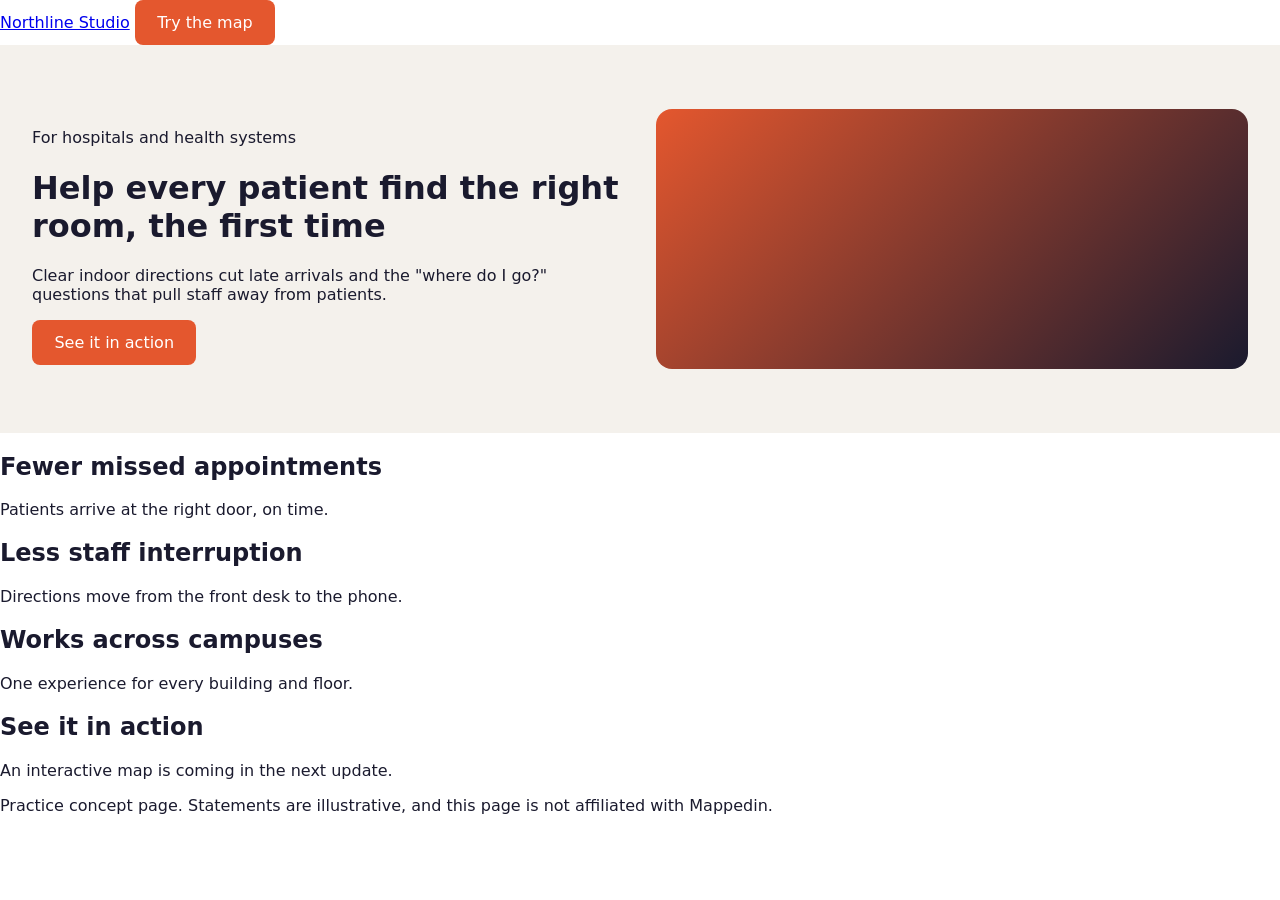
==== hospitals.html @ bd862ac2 "Create hospitals.html" ====
<!DOCTYPE html>
<html lang="en">
<head>
  <meta charset="utf-8">
  <meta name="viewport" content="width=device-width, initial-scale=1">
  <title>Hospital wayfinding | Northline Studio concept</title>
  <meta name="description" content="Concept page: help patients and visitors find their way across a hospital campus, built as a practice project.">
  <link rel="stylesheet" href="style.css">
</head>
<body>
  <nav class="nav">
    <a href="/">Northline Studio</a>
    <a class="cta" href="#demo">Try the map</a>
  </nav>
  <header class="hero">
    <div class="hero-text">
      <p class="eyebrow">For hospitals and health systems</p>
      <h1>Help every patient find the right room, the first time</h1>
      <p>Clear indoor directions cut late arrivals and the "where do I go?" questions that pull staff away from patients.</p>
      <a class="cta" href="#demo">See it in action</a>
    </div>
    <div class="hero-visual" aria-hidden="true"></div>
  </header>
  <main>
    <section class="proof">
      <article><h2>Fewer missed appointments</h2><p>Patients arrive at the right door, on time.</p></article>
      <article><h2>Less staff interruption</h2><p>Directions move from the front desk to the phone.</p></article>
      <article><h2>Works across campuses</h2><p>One experience for every building and floor.</p></article>
    </section>
    <section id="demo" class="demo">
      <h2>See it in action</h2>
      <p>An interactive map is coming in the next update.</p>
    </section>
  </main>
  <footer class="foot">
    <p>Practice concept page. Statements are illustrative, and this page is not affiliated with Mappedin.</p>
  </footer>
</body>
</html>
---- style.css ----
:root { --ink: #1a1a2e; --accent: #e4572e; --soft: #f4f1ec; }
body { margin: 0; font-family: system-ui, sans-serif; color: var(--ink); }
.hero { display: grid; grid-template-columns: 1fr 1fr; gap: 2rem;
        align-items: center; padding: 4rem 2rem; background: var(--soft); }
.hero-visual { min-height: 260px; border-radius: 16px;
               background: linear-gradient(135deg, var(--accent), var(--ink)); }
.cta { display: inline-block; padding: .8rem 1.4rem; border-radius: 8px;
       background: var(--accent); color: #fff; text-decoration: none; }
.features { display: grid; grid-template-columns: repeat(3, 1fr);
            gap: 1.5rem; padding: 3rem 2rem; }
@media (max-width: 768px) {
  .hero, .features { grid-template-columns: 1fr; }
}
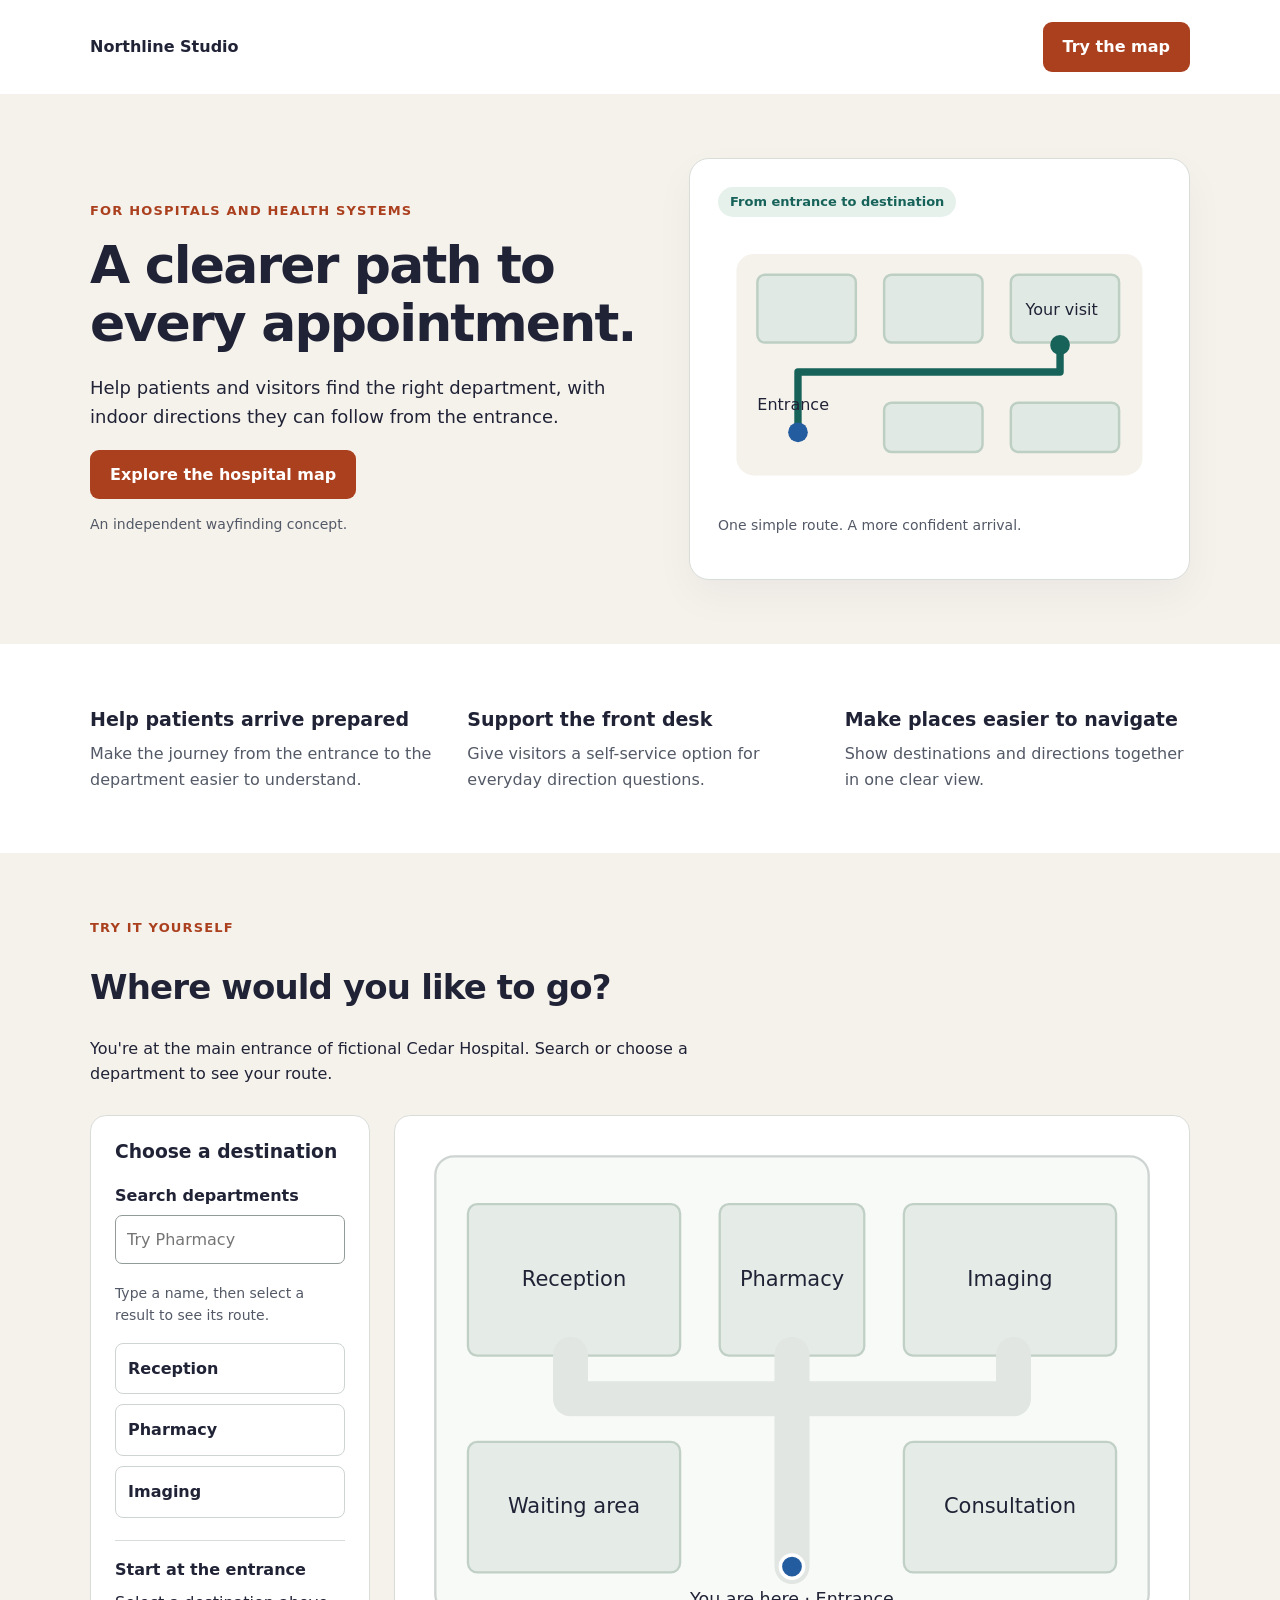
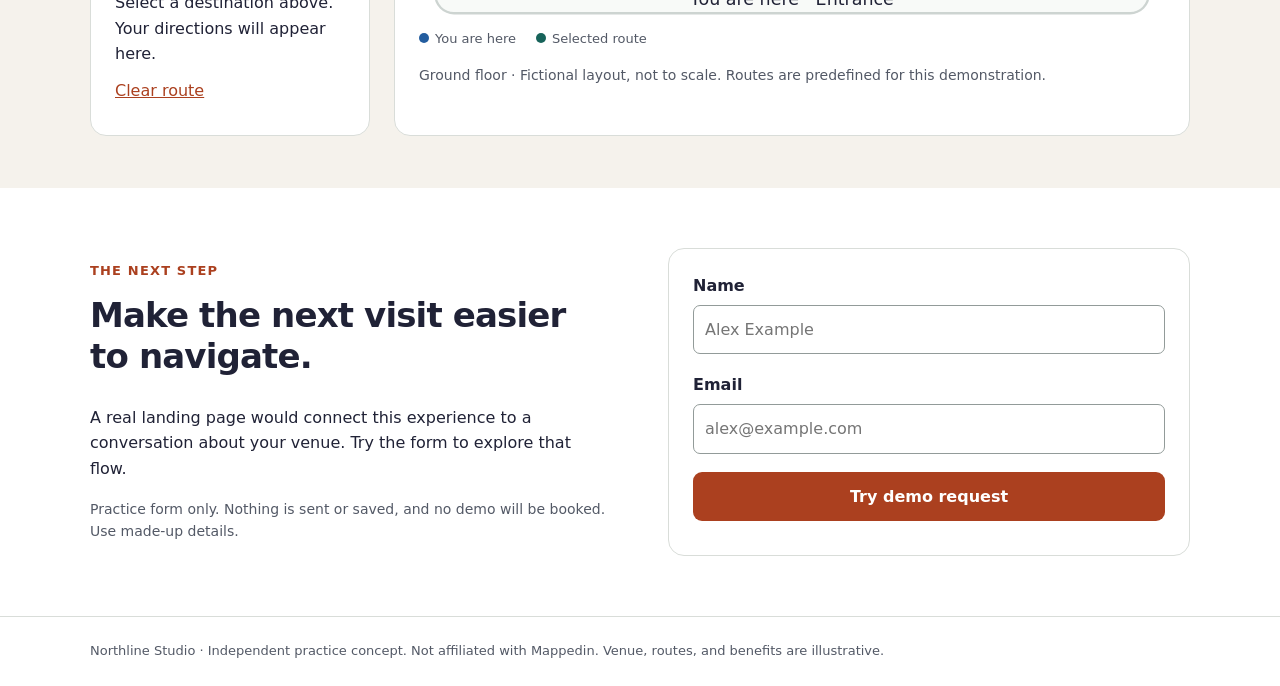
==== commit 54641cd1: "Update hospitals.html" ====
--- a/hospitals.html
+++ b/hospitals.html
@@ -4,36 +4,144 @@
   <meta charset="utf-8">
   <meta name="viewport" content="width=device-width, initial-scale=1">
   <title>Hospital wayfinding | Northline Studio concept</title>
-  <meta name="description" content="Concept page: help patients and visitors find their way across a hospital campus, built as a practice project.">
-  <link rel="stylesheet" href="style.css">
+  <meta name="description" content="Explore a fictional hospital wayfinding concept with an interactive floor plan and a practice demo request form.">
+  <style>
+    :root{--ink:#202236;--accent:#ab401f;--soft:#f5f2ec;--line:#d9ddd9;--green:#17635a}
+    *{box-sizing:border-box}html{scroll-behavior:smooth}body{margin:0;color:var(--ink);background:#fff;font:16px/1.6 system-ui,sans-serif}a{color:var(--accent)}button,input{font:inherit}button{cursor:pointer}a,button,input{touch-action:manipulation}a:focus-visible,button:focus-visible,input:focus-visible{outline:3px solid #126aaf;outline-offset:4px}.wrap{width:min(1100px,100% - 40px);margin:auto}.nav{display:flex;align-items:center;justify-content:space-between;gap:16px;padding-block:22px}.brand{font-weight:750;text-decoration:none;color:var(--ink)}.cta{display:inline-block;border:0;border-radius:9px;background:var(--accent);color:white;padding:12px 20px;text-decoration:none;font-weight:650}.cta:hover{background:#873219}.hero{background:var(--soft);padding:64px 0}.hero-grid{display:grid;grid-template-columns:1.1fr 1fr;gap:48px;align-items:center}.eyebrow{color:var(--accent);font-size:13px;font-weight:750;letter-spacing:.09em;text-transform:uppercase}h1{font-size:clamp(32px,4.5vw,52px);line-height:1.12;letter-spacing:-.035em;margin:14px 0 22px}h2{font-size:clamp(24px,3vw,34px);line-height:1.2;letter-spacing:-.025em}h3{line-height:1.3}.lead{font-size:18px}.hero-card{padding:28px;border-radius:20px;background:#fff;border:1px solid var(--line);box-shadow:0 16px 40px #2022360b}.hero-card svg{width:100%;height:auto;display:block}.caption,.note{font-size:14px;color:#535966}.tag{display:inline-block;border-radius:20px;background:#e7f1ec;color:var(--green);padding:5px 12px;font-size:13px;font-weight:650}.benefits{display:grid;grid-template-columns:repeat(3,1fr);gap:32px;padding-block:44px}.benefits h2{font-size:19px;line-height:1.3;letter-spacing:normal;margin-top:1em;margin-bottom:10px}.benefits p{margin-top:0;color:#535966}.demo-section{padding:52px 0;background:var(--soft);scroll-margin-top:20px}.intro{max-width:660px}.demo-grid{display:grid;grid-template-columns:280px 1fr;gap:24px;margin-top:28px}.panel,.map-card{background:white;border:1px solid var(--line);border-radius:16px;padding:24px}.panel h3{margin-top:0}.destinations{display:grid;gap:10px}.destination{border:1px solid #cdd4d1;border-radius:8px;padding:12px;text-align:left;color:var(--ink);background:white;font-weight:650}.destination:hover{background:#f0f5f2}.destination[aria-pressed="true"]{border-color:var(--green);background:var(--green);color:white}.directions{margin-top:22px;padding-top:16px;border-top:1px solid var(--line);min-height:130px}.directions p{margin:8px 0}.reset{background:none;border:0;text-decoration:underline;color:var(--accent);padding:8px 0}.map-card svg{display:block;width:100%;height:auto}.legend{display:flex;flex-wrap:wrap;gap:20px;font-size:13px;color:#535966}.dot{display:inline-block;width:10px;height:10px;border-radius:50%;background:var(--green);margin-right:6px}.dot.start{background:#235d9f}.request{padding-block:60px;display:grid;grid-template-columns:1fr 1fr;gap:56px}.request h2{margin-top:10px}form{border:1px solid var(--line);border-radius:16px;padding:24px}label{display:block;font-weight:650;margin-bottom:6px}input{width:100%;padding:11px;border:1px solid #929b99;border-radius:7px;margin-bottom:18px}form .cta{width:100%}.foot{border-top:1px solid var(--line);padding-block:24px;font-size:13px;color:#535966}.skip{position:absolute;top:-100px;left:20px;background:white;padding:12px;z-index:2}.skip:focus{top:10px}[hidden]{display:none!important}
+    .search-tools{margin-bottom:16px}.search-tools input{margin-bottom:4px}.search-tools .reset{font-size:14px}.search-summary{font-size:14px;color:#535966;margin:4px 0 12px}.map-card{scroll-margin-top:20px}
+    @media(max-width:760px){.hero-grid,.demo-grid,.request{grid-template-columns:1fr;gap:24px}.hero{padding:36px 0}.benefits{grid-template-columns:1fr;gap:10px;padding-block:28px}.hero-card{padding:20px}.map-card{padding:12px}.request{padding-block:36px}.nav .cta{font-size:14px;padding:10px 14px}}
+    @media(prefers-reduced-motion:reduce){html{scroll-behavior:auto}}
+  </style>
 </head>
 <body>
-  <nav class="nav">
-    <a href="/">Northline Studio</a>
-    <a class="cta" href="#demo">Try the map</a>
-  </nav>
-  <header class="hero">
-    <div class="hero-text">
-      <p class="eyebrow">For hospitals and health systems</p>
-      <h1>Help every patient find the right room, the first time</h1>
-      <p>Clear indoor directions cut late arrivals and the "where do I go?" questions that pull staff away from patients.</p>
-      <a class="cta" href="#demo">See it in action</a>
-    </div>
-    <div class="hero-visual" aria-hidden="true"></div>
-  </header>
-  <main>
-    <section class="proof">
-      <article><h2>Fewer missed appointments</h2><p>Patients arrive at the right door, on time.</p></article>
-      <article><h2>Less staff interruption</h2><p>Directions move from the front desk to the phone.</p></article>
-      <article><h2>Works across campuses</h2><p>One experience for every building and floor.</p></article>
+  <a class="skip" href="#main">Skip to content</a>
+  <nav class="nav wrap" aria-label="Main navigation"><a class="brand" href="/">Northline Studio</a><a class="cta" href="#demo">Try the map</a></nav>
+  <header class="hero"><div class="wrap hero-grid"><div>
+    <p class="eyebrow">For hospitals and health systems</p>
+    <h1>A clearer path to every appointment.</h1>
+    <p class="lead">Help patients and visitors find the right department, with indoor directions they can follow from the entrance.</p>
+    <a class="cta" href="#demo">Explore the hospital map</a>
+    <p class="note">An independent wayfinding concept.</p>
+  </div><div class="hero-card"><span class="tag">From entrance to destination</span>
+    <svg viewBox="0 0 360 230" role="img" aria-label="Illustration of a route from a hospital entrance to a department">
+      <rect x="15" y="30" width="330" height="180" rx="14" fill="#f5f2ec"/>
+      <g fill="#e0e9e3" stroke="#bdcfc3" stroke-width="2"><rect x="32" y="47" width="80" height="55" rx="6"/><rect x="135" y="47" width="80" height="55" rx="6"/><rect x="238" y="47" width="88" height="55" rx="6"/><rect x="135" y="151" width="80" height="40" rx="6"/><rect x="238" y="151" width="88" height="40" rx="6"/></g>
+      <path d="M65 175V126H278V104" fill="none" stroke="#17635a" stroke-width="6" stroke-linecap="round" stroke-linejoin="round"/>
+      <circle cx="65" cy="175" r="8" fill="#235d9f"/><circle cx="278" cy="104" r="8" fill="#17635a"/>
+      <g fill="#202236" font-family="system-ui,sans-serif" font-size="13"><text x="32" y="157">Entrance</text><text x="250" y="80">Your visit</text></g>
+    </svg><p class="caption">One simple route. A more confident arrival.</p>
+  </div></div></header>
+  <main id="main">
+    <section class="wrap benefits" aria-label="Potential benefits">
+      <article><h2>Help patients arrive prepared</h2><p>Make the journey from the entrance to the department easier to understand.</p></article>
+      <article><h2>Support the front desk</h2><p>Give visitors a self-service option for everyday direction questions.</p></article>
+      <article><h2>Make places easier to navigate</h2><p>Show destinations and directions together in one clear view.</p></article>
     </section>
-    <section id="demo" class="demo">
-      <h2>See it in action</h2>
-      <p>An interactive map is coming in the next update.</p>
+    <section id="demo" class="demo-section"><div class="wrap">
+      <div class="intro"><p class="eyebrow">Try it yourself</p><h2>Where would you like to go?</h2><p>You're at the main entrance of fictional Cedar Hospital. Search or choose a department to see your route.</p></div>
+      <div class="demo-grid"><div class="panel"><h3>Choose a destination</h3>
+        <div class="search-tools" id="search-tools" hidden>
+          <label for="destination-search">Search departments</label>
+          <input id="destination-search" type="search" placeholder="Try Pharmacy" autocomplete="off" aria-controls="destination-list" aria-describedby="search-hint">
+          <p id="search-hint" class="note">Type a name, then select a result to see its route.</p>
+          <button class="reset" id="clear-search" type="button" hidden>Clear search</button>
+        </div>
+        <p id="search-summary" class="search-summary" role="status" aria-live="polite" aria-atomic="true" hidden></p>
+        <div id="destination-list" class="destinations" role="group" aria-label="Map destinations">
+          <button class="destination" type="button" data-destination="reception" aria-pressed="false">Reception</button>
+          <button class="destination" type="button" data-destination="pharmacy" aria-pressed="false">Pharmacy</button>
+          <button class="destination" type="button" data-destination="imaging" aria-pressed="false">Imaging</button>
+        </div>
+        <div class="directions" role="status" aria-live="polite" aria-atomic="true"><strong id="route-title">Start at the entrance</strong><p id="route-text">Select a destination above. Your directions will appear here.</p></div>
+        <button class="reset" id="reset" type="button">Clear route</button>
+        <noscript><p>Enable JavaScript to select routes. All destinations are on the main corridor: Reception is left, Pharmacy is straight ahead, and Imaging is right.</p></noscript>
+      </div><div class="map-card">
+        <svg viewBox="0 0 640 420" role="img" aria-labelledby="map-title map-description">
+          <title id="map-title">Cedar Hospital — ground floor</title>
+          <desc id="map-description">A fictional floor plan. The entrance is at the bottom centre. A corridor leads to Reception on the left, Pharmacy straight ahead, and Imaging on the right. Text directions appear beside the map.</desc>
+          <rect x="14" y="14" width="612" height="392" rx="16" fill="#f8faf8" stroke="#cdd4d1" stroke-width="2"/>
+          <g fill="#e5ece7" stroke="#c1d0c6" stroke-width="2"><rect x="42" y="55" width="182" height="130" rx="8"/><rect x="258" y="55" width="124" height="130" rx="8"/><rect x="416" y="55" width="182" height="130" rx="8"/><rect x="42" y="259" width="182" height="112" rx="8"/><rect x="416" y="259" width="182" height="112" rx="8"/></g>
+          <path d="M320 366V222M130 222H510M130 222V184M320 222V184M510 222V184" fill="none" stroke="#e1e6e2" stroke-width="30" stroke-linecap="round"/>
+          <path id="route-line" d="M320 366V222" hidden fill="none" stroke="#17635a" stroke-width="8" stroke-linecap="round" stroke-linejoin="round"/>
+          <circle id="route-end" cx="320" cy="184" r="9" hidden fill="#17635a" stroke="white" stroke-width="3"/>
+          <circle cx="320" cy="366" r="10" fill="#235d9f" stroke="white" stroke-width="3"/>
+          <g fill="#202236" font-family="system-ui,sans-serif" font-size="18" text-anchor="middle"><text x="133" y="125">Reception</text><text x="320" y="125">Pharmacy</text><text x="507" y="125">Imaging</text><text x="133" y="320">Waiting area</text><text x="507" y="320">Consultation</text><text x="320" y="399" font-size="15">You are here · Entrance</text></g>
+        </svg>
+        <div class="legend"><span><i class="dot start"></i>You are here</span><span><i class="dot"></i>Selected route</span></div>
+        <p class="note">Ground floor · Fictional layout, not to scale. Routes are predefined for this demonstration.</p>
+      </div></div>
+    </div></section>
+    <section id="request" class="wrap request"><div><p class="eyebrow">The next step</p><h2>Make the next visit easier to navigate.</h2><p>A real landing page would connect this experience to a conversation about your venue. Try the form to explore that flow.</p><p class="note">Practice form only. Nothing is sent or saved, and no demo will be booked. Use made-up details.</p></div>
+      <form id="demo-form"><label for="name">Name</label><input id="name" name="name" autocomplete="off" required maxlength="100" placeholder="Alex Example"><label for="email">Email</label><input id="email" name="email" type="email" autocomplete="off" required maxlength="254" placeholder="alex@example.com"><button class="cta" type="submit">Try demo request</button><p id="form-status" role="status" aria-live="polite" hidden></p></form>
     </section>
   </main>
-  <footer class="foot">
-    <p>Practice concept page. Statements are illustrative, and this page is not affiliated with Mappedin.</p>
-  </footer>
+  <footer class="foot"><div class="wrap">Northline Studio · Independent practice concept. Not affiliated with Mappedin. Venue, routes, and benefits are illustrative.</div></footer>
+  <script>
+    const routes = {
+      reception: {name:'Reception', path:'M320 366V222H130V184', x:130, text:'Walk straight from the entrance to the main corridor. Turn left, then turn right into Reception.'},
+      pharmacy: {name:'Pharmacy', path:'M320 366V184', x:320, text:'Walk straight from the entrance, cross the main corridor, and continue into Pharmacy.'},
+      imaging: {name:'Imaging', path:'M320 366V222H510V184', x:510, text:'Walk straight from the entrance to the main corridor. Turn right, then turn left into Imaging.'}
+    };
+    const buttons = document.querySelectorAll('[data-destination]');
+    const search = document.getElementById('destination-search');
+    const clearSearch = document.getElementById('clear-search');
+    const summary = document.getElementById('search-summary');
+    document.getElementById('search-tools').hidden = false;
+    const filterDestinations = () => {
+      const query = search.value.trim().toLowerCase();
+      let matches = 0;
+      buttons.forEach(button => {
+        const match = routes[button.dataset.destination].name.toLowerCase().includes(query);
+        button.hidden = !match;
+        if (match) matches++;
+      });
+      clearSearch.hidden = search.value.length === 0;
+      summary.hidden = query.length === 0;
+      summary.textContent = matches === 0
+        ? 'No destinations found. Try Reception, Pharmacy, or Imaging.'
+        : matches + (matches === 1 ? ' destination found.' : ' destinations found.');
+    };
+    search.addEventListener('input', filterDestinations);
+    clearSearch.addEventListener('click', () => {
+      search.value = '';
+      filterDestinations();
+      search.focus();
+    });
+    const line = document.getElementById('route-line');
+    const endpoint = document.getElementById('route-end');
+    const title = document.getElementById('route-title');
+    const directions = document.getElementById('route-text');
+    buttons.forEach(button => button.addEventListener('click', () => {
+      const route = routes[button.dataset.destination];
+      buttons.forEach(item => item.setAttribute('aria-pressed', String(item === button)));
+      line.setAttribute('d', route.path);
+      line.removeAttribute('hidden');
+      endpoint.setAttribute('cx', route.x);
+      endpoint.removeAttribute('hidden');
+      title.textContent = 'Entrance → ' + route.name;
+      directions.textContent = route.text;
+      if (window.matchMedia('(max-width: 760px)').matches) {
+        document.querySelector('.map-card').scrollIntoView({
+          behavior: window.matchMedia('(prefers-reduced-motion: reduce)').matches ? 'instant' : 'smooth',
+          block: 'start'
+        });
+      }
+    }));
+    document.getElementById('reset').addEventListener('click', () => {
+      buttons.forEach(button => button.setAttribute('aria-pressed', 'false'));
+      line.setAttribute('hidden', '');
+      endpoint.setAttribute('hidden', '');
+      title.textContent = 'Start at the entrance';
+      directions.textContent = 'Select a destination above. Your directions will appear here.';
+    });
+    document.getElementById('demo-form').addEventListener('submit', event => {
+      event.preventDefault();
+      const status = document.getElementById('form-status');
+      status.hidden = false;
+      status.textContent = 'Practice request complete. On a live site, this would be a confirmation of your request. No details were sent or saved.';
+      event.currentTarget.reset();
+    });
+  </script>
 </body>
 </html>
+
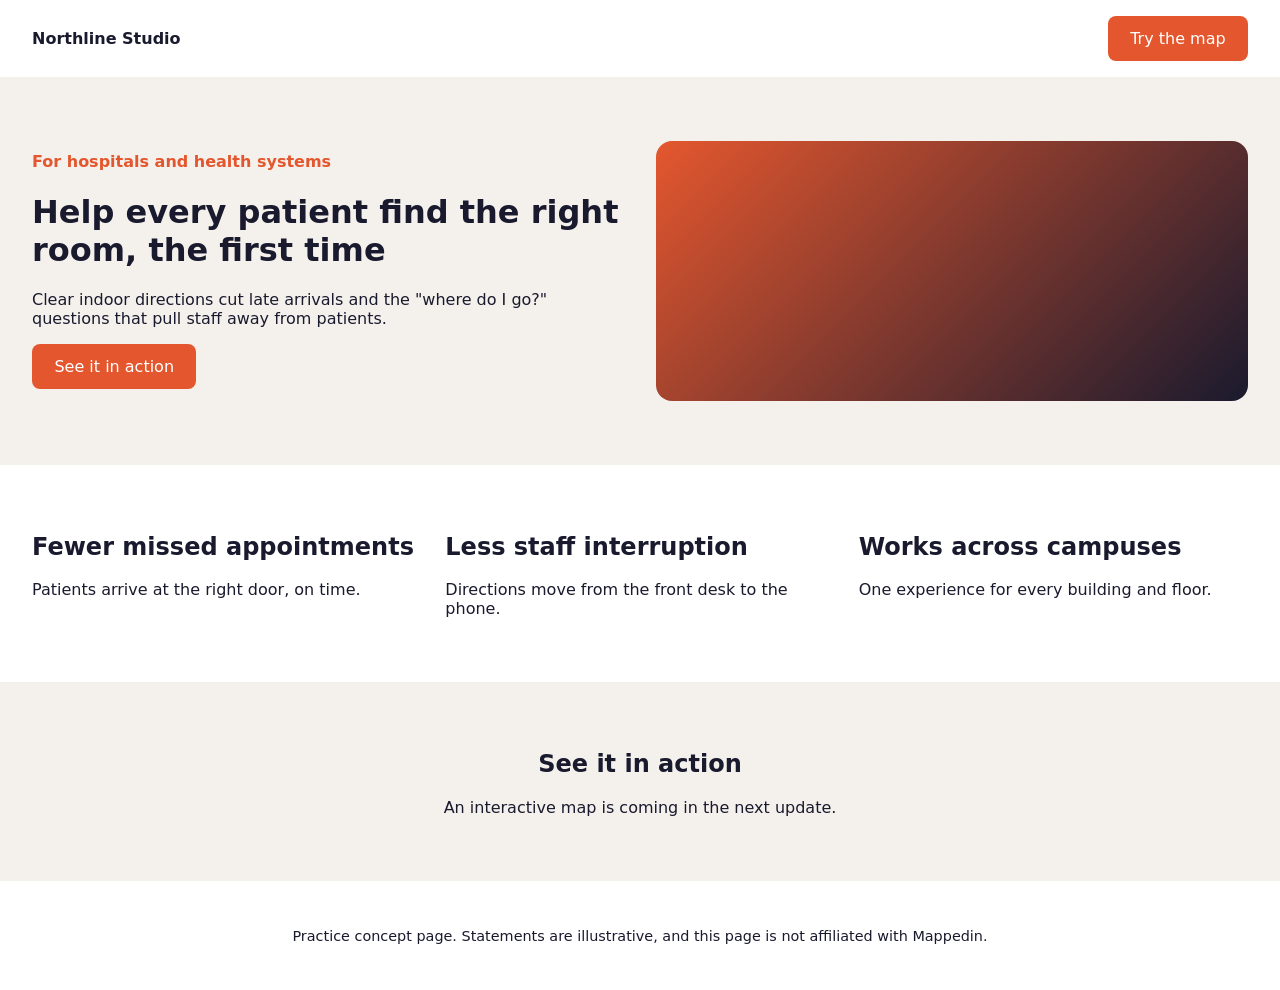
==== commit 50971f95: "Update hospitals.html" ====
--- a/hospitals.html
+++ b/hospitals.html
@@ -4,144 +4,37 @@
   <meta charset="utf-8">
   <meta name="viewport" content="width=device-width, initial-scale=1">
   <title>Hospital wayfinding | Northline Studio concept</title>
-  <meta name="description" content="Explore a fictional hospital wayfinding concept with an interactive floor plan and a practice demo request form.">
-  <style>
-    :root{--ink:#202236;--accent:#ab401f;--soft:#f5f2ec;--line:#d9ddd9;--green:#17635a}
-    *{box-sizing:border-box}html{scroll-behavior:smooth}body{margin:0;color:var(--ink);background:#fff;font:16px/1.6 system-ui,sans-serif}a{color:var(--accent)}button,input{font:inherit}button{cursor:pointer}a,button,input{touch-action:manipulation}a:focus-visible,button:focus-visible,input:focus-visible{outline:3px solid #126aaf;outline-offset:4px}.wrap{width:min(1100px,100% - 40px);margin:auto}.nav{display:flex;align-items:center;justify-content:space-between;gap:16px;padding-block:22px}.brand{font-weight:750;text-decoration:none;color:var(--ink)}.cta{display:inline-block;border:0;border-radius:9px;background:var(--accent);color:white;padding:12px 20px;text-decoration:none;font-weight:650}.cta:hover{background:#873219}.hero{background:var(--soft);padding:64px 0}.hero-grid{display:grid;grid-template-columns:1.1fr 1fr;gap:48px;align-items:center}.eyebrow{color:var(--accent);font-size:13px;font-weight:750;letter-spacing:.09em;text-transform:uppercase}h1{font-size:clamp(32px,4.5vw,52px);line-height:1.12;letter-spacing:-.035em;margin:14px 0 22px}h2{font-size:clamp(24px,3vw,34px);line-height:1.2;letter-spacing:-.025em}h3{line-height:1.3}.lead{font-size:18px}.hero-card{padding:28px;border-radius:20px;background:#fff;border:1px solid var(--line);box-shadow:0 16px 40px #2022360b}.hero-card svg{width:100%;height:auto;display:block}.caption,.note{font-size:14px;color:#535966}.tag{display:inline-block;border-radius:20px;background:#e7f1ec;color:var(--green);padding:5px 12px;font-size:13px;font-weight:650}.benefits{display:grid;grid-template-columns:repeat(3,1fr);gap:32px;padding-block:44px}.benefits h2{font-size:19px;line-height:1.3;letter-spacing:normal;margin-top:1em;margin-bottom:10px}.benefits p{margin-top:0;color:#535966}.demo-section{padding:52px 0;background:var(--soft);scroll-margin-top:20px}.intro{max-width:660px}.demo-grid{display:grid;grid-template-columns:280px 1fr;gap:24px;margin-top:28px}.panel,.map-card{background:white;border:1px solid var(--line);border-radius:16px;padding:24px}.panel h3{margin-top:0}.destinations{display:grid;gap:10px}.destination{border:1px solid #cdd4d1;border-radius:8px;padding:12px;text-align:left;color:var(--ink);background:white;font-weight:650}.destination:hover{background:#f0f5f2}.destination[aria-pressed="true"]{border-color:var(--green);background:var(--green);color:white}.directions{margin-top:22px;padding-top:16px;border-top:1px solid var(--line);min-height:130px}.directions p{margin:8px 0}.reset{background:none;border:0;text-decoration:underline;color:var(--accent);padding:8px 0}.map-card svg{display:block;width:100%;height:auto}.legend{display:flex;flex-wrap:wrap;gap:20px;font-size:13px;color:#535966}.dot{display:inline-block;width:10px;height:10px;border-radius:50%;background:var(--green);margin-right:6px}.dot.start{background:#235d9f}.request{padding-block:60px;display:grid;grid-template-columns:1fr 1fr;gap:56px}.request h2{margin-top:10px}form{border:1px solid var(--line);border-radius:16px;padding:24px}label{display:block;font-weight:650;margin-bottom:6px}input{width:100%;padding:11px;border:1px solid #929b99;border-radius:7px;margin-bottom:18px}form .cta{width:100%}.foot{border-top:1px solid var(--line);padding-block:24px;font-size:13px;color:#535966}.skip{position:absolute;top:-100px;left:20px;background:white;padding:12px;z-index:2}.skip:focus{top:10px}[hidden]{display:none!important}
-    .search-tools{margin-bottom:16px}.search-tools input{margin-bottom:4px}.search-tools .reset{font-size:14px}.search-summary{font-size:14px;color:#535966;margin:4px 0 12px}.map-card{scroll-margin-top:20px}
-    @media(max-width:760px){.hero-grid,.demo-grid,.request{grid-template-columns:1fr;gap:24px}.hero{padding:36px 0}.benefits{grid-template-columns:1fr;gap:10px;padding-block:28px}.hero-card{padding:20px}.map-card{padding:12px}.request{padding-block:36px}.nav .cta{font-size:14px;padding:10px 14px}}
-    @media(prefers-reduced-motion:reduce){html{scroll-behavior:auto}}
-  </style>
+  <meta name="description" content="Concept page: help patients and visitors find their way across a hospital campus, built as a practice project.">
+  <link rel="stylesheet" href="style.css">
 </head>
 <body>
-  <a class="skip" href="#main">Skip to content</a>
-  <nav class="nav wrap" aria-label="Main navigation"><a class="brand" href="/">Northline Studio</a><a class="cta" href="#demo">Try the map</a></nav>
-  <header class="hero"><div class="wrap hero-grid"><div>
-    <p class="eyebrow">For hospitals and health systems</p>
-    <h1>A clearer path to every appointment.</h1>
-    <p class="lead">Help patients and visitors find the right department, with indoor directions they can follow from the entrance.</p>
-    <a class="cta" href="#demo">Explore the hospital map</a>
-    <p class="note">An independent wayfinding concept.</p>
-  </div><div class="hero-card"><span class="tag">From entrance to destination</span>
-    <svg viewBox="0 0 360 230" role="img" aria-label="Illustration of a route from a hospital entrance to a department">
-      <rect x="15" y="30" width="330" height="180" rx="14" fill="#f5f2ec"/>
-      <g fill="#e0e9e3" stroke="#bdcfc3" stroke-width="2"><rect x="32" y="47" width="80" height="55" rx="6"/><rect x="135" y="47" width="80" height="55" rx="6"/><rect x="238" y="47" width="88" height="55" rx="6"/><rect x="135" y="151" width="80" height="40" rx="6"/><rect x="238" y="151" width="88" height="40" rx="6"/></g>
-      <path d="M65 175V126H278V104" fill="none" stroke="#17635a" stroke-width="6" stroke-linecap="round" stroke-linejoin="round"/>
-      <circle cx="65" cy="175" r="8" fill="#235d9f"/><circle cx="278" cy="104" r="8" fill="#17635a"/>
-      <g fill="#202236" font-family="system-ui,sans-serif" font-size="13"><text x="32" y="157">Entrance</text><text x="250" y="80">Your visit</text></g>
-    </svg><p class="caption">One simple route. A more confident arrival.</p>
-  </div></div></header>
-  <main id="main">
-    <section class="wrap benefits" aria-label="Potential benefits">
-      <article><h2>Help patients arrive prepared</h2><p>Make the journey from the entrance to the department easier to understand.</p></article>
-      <article><h2>Support the front desk</h2><p>Give visitors a self-service option for everyday direction questions.</p></article>
-      <article><h2>Make places easier to navigate</h2><p>Show destinations and directions together in one clear view.</p></article>
+  <nav class="nav">
+    <a href="/">Northline Studio</a>
+    <a class="cta" href="#demo">Try the map</a>
+  </nav>
+  <header class="hero">
+    <div class="hero-text">
+      <p class="eyebrow">For hospitals and health systems</p>
+      <h1>Help every patient find the right room, the first time</h1>
+      <p>Clear indoor directions cut late arrivals and the "where do I go?" questions that pull staff away from patients.</p>
+      <a class="cta" href="#demo">See it in action</a>
+    </div>
+    <div class="hero-visual" aria-hidden="true"></div>
+  </header>
+  <main>
+    <section class="proof">
+      <article><h2>Fewer missed appointments</h2><p>Patients arrive at the right door, on time.</p></article>
+      <article><h2>Less staff interruption</h2><p>Directions move from the front desk to the phone.</p></article>
+      <article><h2>Works across campuses</h2><p>One experience for every building and floor.</p></article>
     </section>
-    <section id="demo" class="demo-section"><div class="wrap">
-      <div class="intro"><p class="eyebrow">Try it yourself</p><h2>Where would you like to go?</h2><p>You're at the main entrance of fictional Cedar Hospital. Search or choose a department to see your route.</p></div>
-      <div class="demo-grid"><div class="panel"><h3>Choose a destination</h3>
-        <div class="search-tools" id="search-tools" hidden>
-          <label for="destination-search">Search departments</label>
-          <input id="destination-search" type="search" placeholder="Try Pharmacy" autocomplete="off" aria-controls="destination-list" aria-describedby="search-hint">
-          <p id="search-hint" class="note">Type a name, then select a result to see its route.</p>
-          <button class="reset" id="clear-search" type="button" hidden>Clear search</button>
-        </div>
-        <p id="search-summary" class="search-summary" role="status" aria-live="polite" aria-atomic="true" hidden></p>
-        <div id="destination-list" class="destinations" role="group" aria-label="Map destinations">
-          <button class="destination" type="button" data-destination="reception" aria-pressed="false">Reception</button>
-          <button class="destination" type="button" data-destination="pharmacy" aria-pressed="false">Pharmacy</button>
-          <button class="destination" type="button" data-destination="imaging" aria-pressed="false">Imaging</button>
-        </div>
-        <div class="directions" role="status" aria-live="polite" aria-atomic="true"><strong id="route-title">Start at the entrance</strong><p id="route-text">Select a destination above. Your directions will appear here.</p></div>
-        <button class="reset" id="reset" type="button">Clear route</button>
-        <noscript><p>Enable JavaScript to select routes. All destinations are on the main corridor: Reception is left, Pharmacy is straight ahead, and Imaging is right.</p></noscript>
-      </div><div class="map-card">
-        <svg viewBox="0 0 640 420" role="img" aria-labelledby="map-title map-description">
-          <title id="map-title">Cedar Hospital — ground floor</title>
-          <desc id="map-description">A fictional floor plan. The entrance is at the bottom centre. A corridor leads to Reception on the left, Pharmacy straight ahead, and Imaging on the right. Text directions appear beside the map.</desc>
-          <rect x="14" y="14" width="612" height="392" rx="16" fill="#f8faf8" stroke="#cdd4d1" stroke-width="2"/>
-          <g fill="#e5ece7" stroke="#c1d0c6" stroke-width="2"><rect x="42" y="55" width="182" height="130" rx="8"/><rect x="258" y="55" width="124" height="130" rx="8"/><rect x="416" y="55" width="182" height="130" rx="8"/><rect x="42" y="259" width="182" height="112" rx="8"/><rect x="416" y="259" width="182" height="112" rx="8"/></g>
-          <path d="M320 366V222M130 222H510M130 222V184M320 222V184M510 222V184" fill="none" stroke="#e1e6e2" stroke-width="30" stroke-linecap="round"/>
-          <path id="route-line" d="M320 366V222" hidden fill="none" stroke="#17635a" stroke-width="8" stroke-linecap="round" stroke-linejoin="round"/>
-          <circle id="route-end" cx="320" cy="184" r="9" hidden fill="#17635a" stroke="white" stroke-width="3"/>
-          <circle cx="320" cy="366" r="10" fill="#235d9f" stroke="white" stroke-width="3"/>
-          <g fill="#202236" font-family="system-ui,sans-serif" font-size="18" text-anchor="middle"><text x="133" y="125">Reception</text><text x="320" y="125">Pharmacy</text><text x="507" y="125">Imaging</text><text x="133" y="320">Waiting area</text><text x="507" y="320">Consultation</text><text x="320" y="399" font-size="15">You are here · Entrance</text></g>
-        </svg>
-        <div class="legend"><span><i class="dot start"></i>You are here</span><span><i class="dot"></i>Selected route</span></div>
-        <p class="note">Ground floor · Fictional layout, not to scale. Routes are predefined for this demonstration.</p>
-      </div></div>
-    </div></section>
-    <section id="request" class="wrap request"><div><p class="eyebrow">The next step</p><h2>Make the next visit easier to navigate.</h2><p>A real landing page would connect this experience to a conversation about your venue. Try the form to explore that flow.</p><p class="note">Practice form only. Nothing is sent or saved, and no demo will be booked. Use made-up details.</p></div>
-      <form id="demo-form"><label for="name">Name</label><input id="name" name="name" autocomplete="off" required maxlength="100" placeholder="Alex Example"><label for="email">Email</label><input id="email" name="email" type="email" autocomplete="off" required maxlength="254" placeholder="alex@example.com"><button class="cta" type="submit">Try demo request</button><p id="form-status" role="status" aria-live="polite" hidden></p></form>
+    <section id="demo" class="demo">
+      <h2>See it in action</h2>
+      <p>An interactive map is coming in the next update.</p>
     </section>
   </main>
-  <footer class="foot"><div class="wrap">Northline Studio · Independent practice concept. Not affiliated with Mappedin. Venue, routes, and benefits are illustrative.</div></footer>
-  <script>
-    const routes = {
-      reception: {name:'Reception', path:'M320 366V222H130V184', x:130, text:'Walk straight from the entrance to the main corridor. Turn left, then turn right into Reception.'},
-      pharmacy: {name:'Pharmacy', path:'M320 366V184', x:320, text:'Walk straight from the entrance, cross the main corridor, and continue into Pharmacy.'},
-      imaging: {name:'Imaging', path:'M320 366V222H510V184', x:510, text:'Walk straight from the entrance to the main corridor. Turn right, then turn left into Imaging.'}
-    };
-    const buttons = document.querySelectorAll('[data-destination]');
-    const search = document.getElementById('destination-search');
-    const clearSearch = document.getElementById('clear-search');
-    const summary = document.getElementById('search-summary');
-    document.getElementById('search-tools').hidden = false;
-    const filterDestinations = () => {
-      const query = search.value.trim().toLowerCase();
-      let matches = 0;
-      buttons.forEach(button => {
-        const match = routes[button.dataset.destination].name.toLowerCase().includes(query);
-        button.hidden = !match;
-        if (match) matches++;
-      });
-      clearSearch.hidden = search.value.length === 0;
-      summary.hidden = query.length === 0;
-      summary.textContent = matches === 0
-        ? 'No destinations found. Try Reception, Pharmacy, or Imaging.'
-        : matches + (matches === 1 ? ' destination found.' : ' destinations found.');
-    };
-    search.addEventListener('input', filterDestinations);
-    clearSearch.addEventListener('click', () => {
-      search.value = '';
-      filterDestinations();
-      search.focus();
-    });
-    const line = document.getElementById('route-line');
-    const endpoint = document.getElementById('route-end');
-    const title = document.getElementById('route-title');
-    const directions = document.getElementById('route-text');
-    buttons.forEach(button => button.addEventListener('click', () => {
-      const route = routes[button.dataset.destination];
-      buttons.forEach(item => item.setAttribute('aria-pressed', String(item === button)));
-      line.setAttribute('d', route.path);
-      line.removeAttribute('hidden');
-      endpoint.setAttribute('cx', route.x);
-      endpoint.removeAttribute('hidden');
-      title.textContent = 'Entrance → ' + route.name;
-      directions.textContent = route.text;
-      if (window.matchMedia('(max-width: 760px)').matches) {
-        document.querySelector('.map-card').scrollIntoView({
-          behavior: window.matchMedia('(prefers-reduced-motion: reduce)').matches ? 'instant' : 'smooth',
-          block: 'start'
-        });
-      }
-    }));
-    document.getElementById('reset').addEventListener('click', () => {
-      buttons.forEach(button => button.setAttribute('aria-pressed', 'false'));
-      line.setAttribute('hidden', '');
-      endpoint.setAttribute('hidden', '');
-      title.textContent = 'Start at the entrance';
-      directions.textContent = 'Select a destination above. Your directions will appear here.';
-    });
-    document.getElementById('demo-form').addEventListener('submit', event => {
-      event.preventDefault();
-      const status = document.getElementById('form-status');
-      status.hidden = false;
-      status.textContent = 'Practice request complete. On a live site, this would be a confirmation of your request. No details were sent or saved.';
-      event.currentTarget.reset();
-    });
-  </script>
+  <footer class="foot">
+    <p>Practice concept page. Statements are illustrative, and this page is not affiliated with Mappedin.</p>
+  </footer>
 </body>
 </html>
 
--- a/style.css
+++ b/style.css
@@ -0,0 +1,20 @@
+:root { --ink: #1a1a2e; --accent: #e4572e; --soft: #f4f1ec; }
+body { margin: 0; font-family: system-ui, sans-serif; color: var(--ink); }
+.hero { display: grid; grid-template-columns: 1fr 1fr; gap: 2rem;
+        align-items: center; padding: 4rem 2rem; background: var(--soft); }
+.hero-visual { min-height: 260px; border-radius: 16px;
+               background: linear-gradient(135deg, var(--accent), var(--ink)); }
+.cta { display: inline-block; padding: .8rem 1.4rem; border-radius: 8px;
+       background: var(--accent); color: #fff; text-decoration: none; }
+.features { display: grid; grid-template-columns: repeat(3, 1fr);
+            gap: 1.5rem; padding: 3rem 2rem; }
+@media (max-width: 768px) {
+  .hero, .features { grid-template-columns: 1fr; }
+}
+.nav { display: flex; justify-content: space-between; align-items: center; padding: 1rem 2rem; }
+.nav a:first-child { font-weight: 700; color: var(--ink); text-decoration: none; }
+.eyebrow { color: var(--accent); font-weight: 600; margin: 0 0 .5rem; }
+.proof { display: grid; grid-template-columns: repeat(3, 1fr); gap: 1.5rem; padding: 3rem 2rem; }
+.demo { padding: 3rem 2rem; background: var(--soft); text-align: center; }
+.foot { padding: 2rem; font-size: .9rem; text-align: center; }
+@media (max-width: 768px) { .proof { grid-template-columns: 1fr; } }
